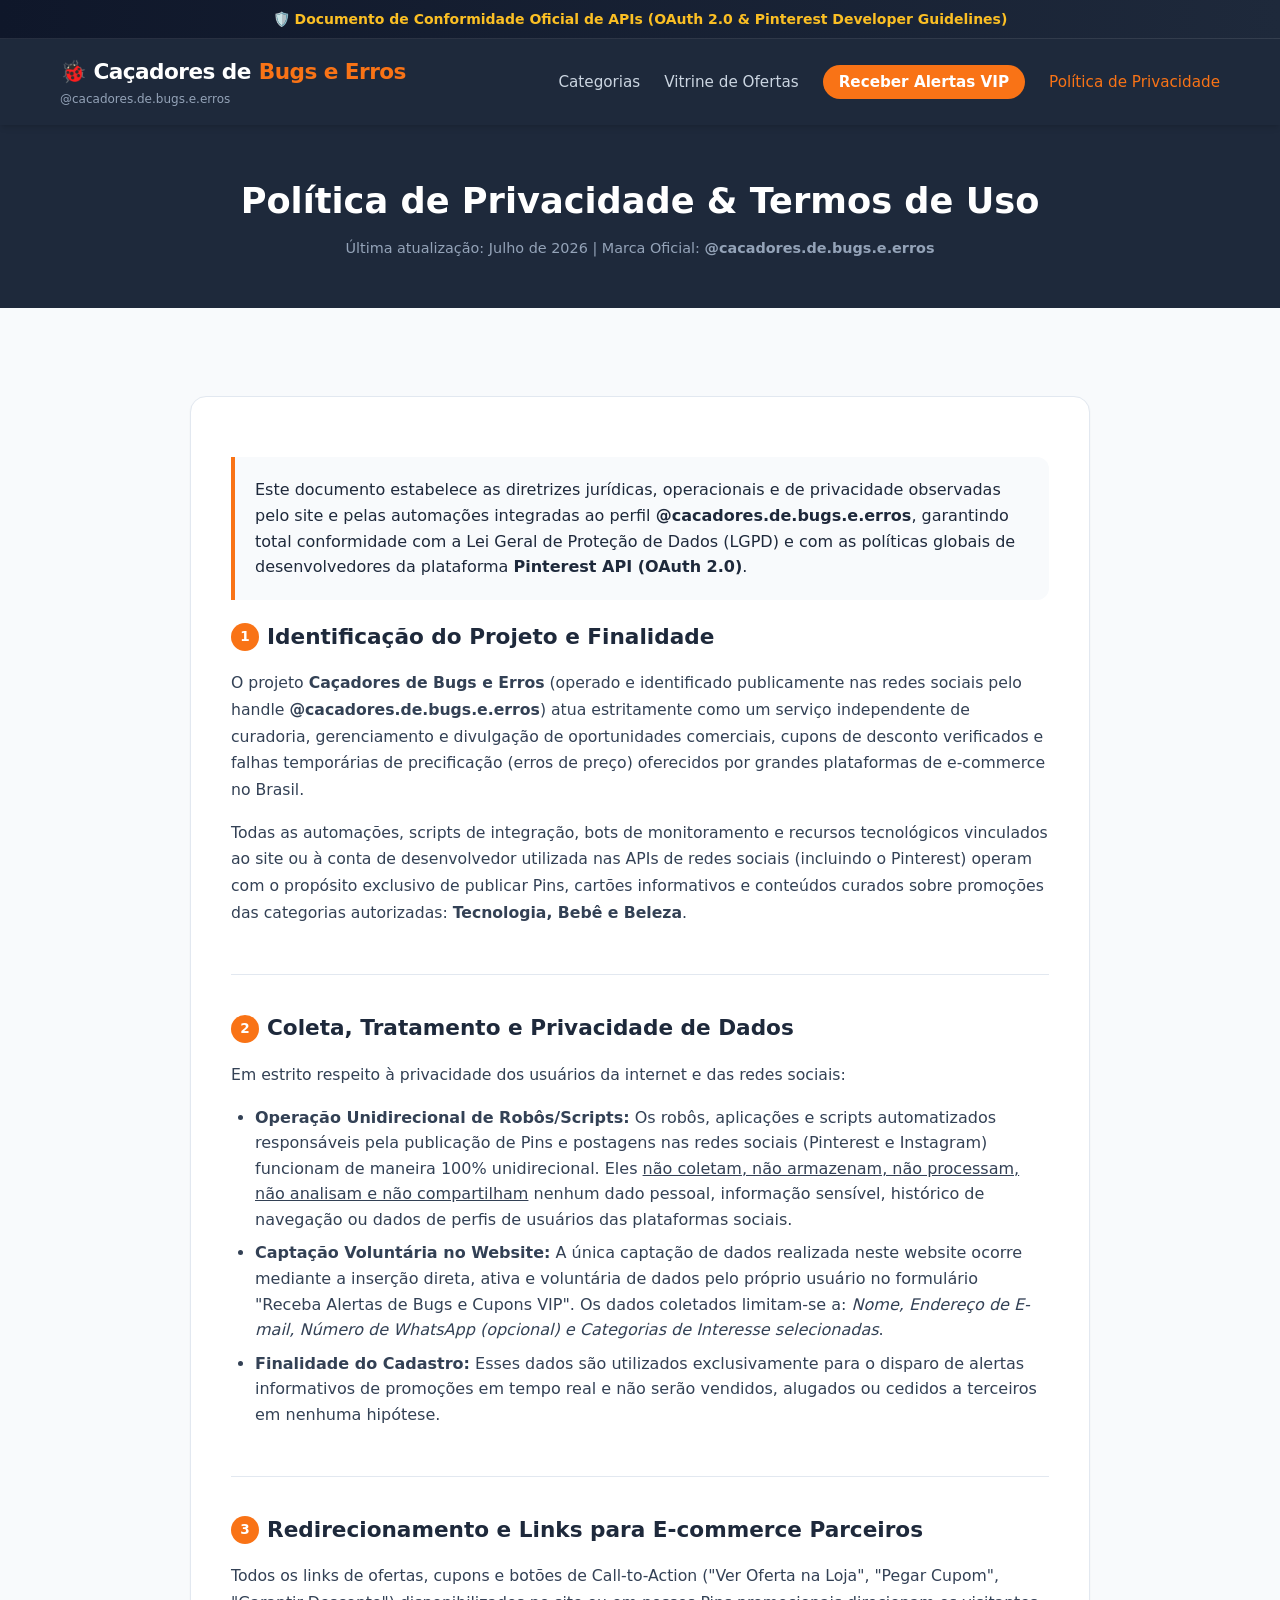
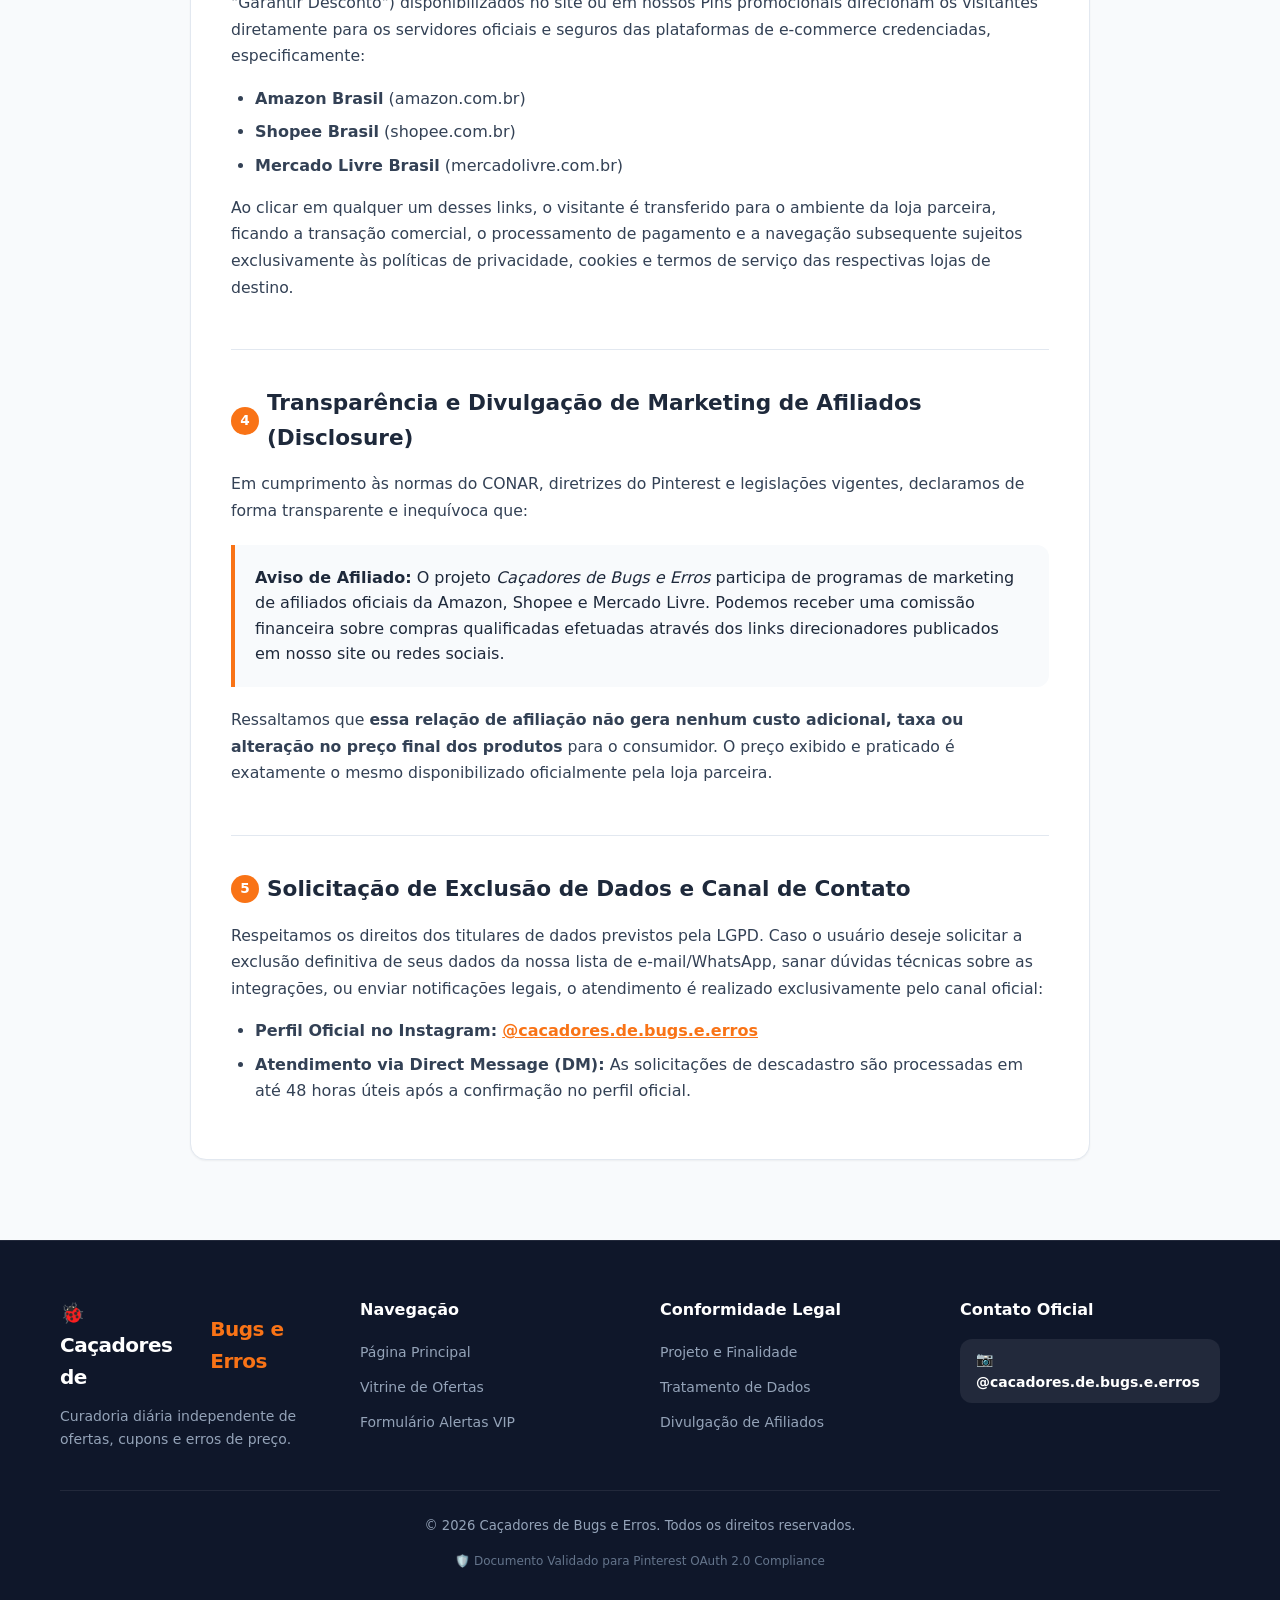
==== politica-de-privacidade.html @ af03ae4e "Create a responsive website for "Caçadores de Bugs e Erros" with a landing page and privacy policy (" ====
<!DOCTYPE html>
<html lang="pt-BR">
<head>
    <meta charset="UTF-8">
    <meta name="viewport" content="width=device-width, initial-scale=1.0">
    <title>Política de Privacidade & Conformidade | Caçadores de Bugs e Erros</title>
    <meta name="description" content="Política de Privacidade oficial, termos de uso e conformidade de APIs (OAuth Pinterest) da marca @cacadores.de.bugs.e.erros.">
    <link rel="stylesheet" href="css/styles.css">
</head>
<body>

    <!-- Top Banner -->
    <div class="top-banner">
        <span>🛡️ Documento de Conformidade Oficial de APIs (OAuth 2.0 & Pinterest Developer Guidelines)</span>
    </div>

    <!-- Header / Navigation -->
    <header class="site-header">
        <div class="container header-container">
            <div class="logo-group">
                <a href="index.html" class="brand-logo">
                    🐞 Caçadores de <span class="highlight">Bugs e Erros</span>
                </a>
                <span class="brand-handle">@cacadores.de.bugs.e.erros</span>
            </div>

            <button class="mobile-menu-btn" id="mobile-menu-btn" aria-label="Abrir menu de navegação" aria-expanded="false">☰</button>

            <nav>
                <ul class="nav-menu" id="nav-menu">
                    <li><a href="index.html#categorias" class="nav-link">Categorias</a></li>
                    <li><a href="index.html#ofertas" class="nav-link">Vitrine de Ofertas</a></li>
                    <li><a href="index.html#alertas" class="nav-link btn-nav-cta">Receber Alertas VIP</a></li>
                    <li><a href="politica-de-privacidade.html" class="nav-link active">Política de Privacidade</a></li>
                </ul>
            </nav>
        </div>
    </header>

    <!-- Policy Header -->
    <div class="policy-header">
        <div class="container" style="text-align: center;">
            <h1 class="policy-title">Política de Privacidade & Termos de Uso</h1>
            <p class="policy-meta">Última atualização: Julho de 2026 | Marca Oficial: <strong>@cacadores.de.bugs.e.erros</strong></p>
        </div>
    </div>

    <!-- Main Content Area -->
    <main class="policy-page">
        <div class="container">
            <div class="policy-container" id="privacidade">

                <div class="policy-highlight-box">
                    <p>Este documento estabelece as diretrizes jurídicas, operacionais e de privacidade observadas pelo site e pelas automações integradas ao perfil <strong>@cacadores.de.bugs.e.erros</strong>, garantindo total conformidade com a Lei Geral de Proteção de Dados (LGPD) e com as políticas globais de desenvolvedores da plataforma <strong>Pinterest API (OAuth 2.0)</strong>.</p>
                </div>

                <!-- Clause A: Identificação e Finalidade -->
                <section class="policy-section" id="identificacao">
                    <h2 class="policy-section-title">
                        <span class="badge-num">1</span> Identificação do Projeto e Finalidade
                    </h2>
                    <p class="policy-text">
                        O projeto <strong>Caçadores de Bugs e Erros</strong> (operado e identificado publicamente nas redes sociais pelo handle <strong>@cacadores.de.bugs.e.erros</strong>) atua estritamente como um serviço independente de curadoria, gerenciamento e divulgação de oportunidades comerciais, cupons de desconto verificados e falhas temporárias de precificação (erros de preço) oferecidos por grandes plataformas de e-commerce no Brasil.
                    </p>
                    <p class="policy-text">
                        Todas as automações, scripts de integração, bots de monitoramento e recursos tecnológicos vinculados ao site ou à conta de desenvolvedor utilizada nas APIs de redes sociais (incluindo o Pinterest) operam com o propósito exclusivo de publicar Pins, cartões informativos e conteúdos curados sobre promoções das categorias autorizadas: <strong>Tecnologia, Bebê e Beleza</strong>.
                    </p>
                </section>

                <!-- Clause B: Coleta e Tratamento de Dados (Pinterest OAuth Rules) -->
                <section class="policy-section" id="coleta-dados">
                    <h2 class="policy-section-title">
                        <span class="badge-num">2</span> Coleta, Tratamento e Privacidade de Dados
                    </h2>
                    <p class="policy-text">
                        Em estrito respeito à privacidade dos usuários da internet e das redes sociais:
                    </p>
                    <ul class="policy-list">
                        <li>
                            <strong>Operação Unidirecional de Robôs/Scripts:</strong> Os robôs, aplicações e scripts automatizados responsáveis pela publicação de Pins e postagens nas redes sociais (Pinterest e Instagram) funcionam de maneira 100% unidirecional. Eles <u>não coletam, não armazenam, não processam, não analisam e não compartilham</u> nenhum dado pessoal, informação sensível, histórico de navegação ou dados de perfis de usuários das plataformas sociais.
                        </li>
                        <li>
                            <strong>Captação Voluntária no Website:</strong> A única captação de dados realizada neste website ocorre mediante a inserção direta, ativa e voluntária de dados pelo próprio usuário no formulário "Receba Alertas de Bugs e Cupons VIP". Os dados coletados limitam-se a: <em>Nome, Endereço de E-mail, Número de WhatsApp (opcional) e Categorias de Interesse selecionadas</em>.
                        </li>
                        <li>
                            <strong>Finalidade do Cadastro:</strong> Esses dados são utilizados exclusivamente para o disparo de alertas informativos de promoções em tempo real e não serão vendidos, alugados ou cedidos a terceiros em nenhuma hipótese.
                        </li>
                    </ul>
                </section>

                <!-- Clause C: Redirecionamento e Links Externos -->
                <section class="policy-section" id="redirecionamento">
                    <h2 class="policy-section-title">
                        <span class="badge-num">3</span> Redirecionamento e Links para E-commerce Parceiros
                    </h2>
                    <p class="policy-text">
                        Todos os links de ofertas, cupons e botões de Call-to-Action ("Ver Oferta na Loja", "Pegar Cupom", "Garantir Desconto") disponibilizados no site ou em nossos Pins promocionais direcionam os visitantes diretamente para os servidores oficiais e seguros das plataformas de e-commerce credenciadas, especificamente:
                    </p>
                    <ul class="policy-list">
                        <li><strong>Amazon Brasil</strong> (amazon.com.br)</li>
                        <li><strong>Shopee Brasil</strong> (shopee.com.br)</li>
                        <li><strong>Mercado Livre Brasil</strong> (mercadolivre.com.br)</li>
                    </ul>
                    <p class="policy-text">
                        Ao clicar em qualquer um desses links, o visitante é transferido para o ambiente da loja parceira, ficando a transação comercial, o processamento de pagamento e a navegação subsequente sujeitos exclusivamente às políticas de privacidade, cookies e termos de serviço das respectivas lojas de destino.
                    </p>
                </section>

                <!-- Clause D: Transparência de Afiliação (Affiliate Disclosure) -->
                <section class="policy-section" id="afiliacao">
                    <h2 class="policy-section-title">
                        <span class="badge-num">4</span> Transparência e Divulgação de Marketing de Afiliados (Disclosure)
                    </h2>
                    <p class="policy-text">
                        Em cumprimento às normas do CONAR, diretrizes do Pinterest e legislações vigentes, declaramos de forma transparente e inequívoca que:
                    </p>
                    <div class="policy-highlight-box">
                        <p>
                            <strong>Aviso de Afiliado:</strong> O projeto <em>Caçadores de Bugs e Erros</em> participa de programas de marketing de afiliados oficiais da Amazon, Shopee e Mercado Livre. Podemos receber uma comissão financeira sobre compras qualificadas efetuadas através dos links direcionadores publicados em nosso site ou redes sociais.
                        </p>
                    </div>
                    <p class="policy-text">
                        Ressaltamos que <strong>essa relação de afiliação não gera nenhum custo adicional, taxa ou alteração no preço final dos produtos</strong> para o consumidor. O preço exibido e praticado é exatamente o mesmo disponibilizado oficialmente pela loja parceira.
                    </p>
                </section>

                <!-- Clause E: Canal Oficial de Contato -->
                <section class="policy-section" id="contato">
                    <h2 class="policy-section-title">
                        <span class="badge-num">5</span> Solicitação de Exclusão de Dados e Canal de Contato
                    </h2>
                    <p class="policy-text">
                        Respeitamos os direitos dos titulares de dados previstos pela LGPD. Caso o usuário deseje solicitar a exclusão definitiva de seus dados da nossa lista de e-mail/WhatsApp, sanar dúvidas técnicas sobre as integrações, ou enviar notificações legais, o atendimento é realizado exclusivamente pelo canal oficial:
                    </p>
                    <ul class="policy-list">
                        <li>
                            <strong>Perfil Oficial no Instagram:</strong> <a href="https://instagram.com/cacadores.de.bugs.e.erros" target="_blank" rel="noopener noreferrer" style="color: var(--accent-orange); font-weight: 700; text-decoration: underline;">@cacadores.de.bugs.e.erros</a>
                        </li>
                        <li>
                            <strong>Atendimento via Direct Message (DM):</strong> As solicitações de descadastro são processadas em até 48 horas úteis após a confirmação no perfil oficial.
                        </li>
                    </ul>
                </section>

            </div>
        </div>
    </main>

    <!-- Footer -->
    <footer class="site-footer">
        <div class="container">
            <div class="footer-grid">
                <div class="footer-brand">
                    <a href="index.html" class="brand-logo">
                        🐞 Caçadores de <span class="highlight">Bugs e Erros</span>
                    </a>
                    <p class="footer-description">
                        Curadoria diária independente de ofertas, cupons e erros de preço.
                    </p>
                </div>

                <div>
                    <h4 class="footer-title">Navegação</h4>
                    <ul class="footer-links">
                        <li><a href="index.html">Página Principal</a></li>
                        <li><a href="index.html#ofertas">Vitrine de Ofertas</a></li>
                        <li><a href="index.html#alertas">Formulário Alertas VIP</a></li>
                    </ul>
                </div>

                <div>
                    <h4 class="footer-title">Conformidade Legal</h4>
                    <ul class="footer-links">
                        <li><a href="politica-de-privacidade.html#identificacao">Projeto e Finalidade</a></li>
                        <li><a href="politica-de-privacidade.html#coleta-dados">Tratamento de Dados</a></li>
                        <li><a href="politica-de-privacidade.html#afiliacao">Divulgação de Afiliados</a></li>
                    </ul>
                </div>

                <div>
                    <h4 class="footer-title">Contato Oficial</h4>
                    <a href="https://instagram.com/cacadores.de.bugs.e.erros" target="_blank" rel="noopener noreferrer" class="footer-social-btn">
                        📷 @cacadores.de.bugs.e.erros
                    </a>
                </div>
            </div>

            <div class="footer-bottom">
                <p>© 2026 Caçadores de Bugs e Erros. Todos os direitos reservados.</p>
                <div class="footer-legal-badge">
                    <span>🛡️ Documento Validado para Pinterest OAuth 2.0 Compliance</span>
                </div>
            </div>
        </div>
    </footer>

    <script src="js/main.js"></script>
</body>
</html>
---- css/styles.css ----
/* ==========================================================================
   Caçadores de Bugs e Erros - Stylesheet
   Palette: Dark Blue (#1e293b), Vibrant Orange (#f97316), Light BG (#f8fafc)
   ========================================================================== */

:root {
  --primary-dark: #1e293b;
  --primary-darker: #0f172a;
  --accent-orange: #f97316;
  --accent-orange-hover: #ea580c;
  --bg-light: #f8fafc;
  --card-bg: #ffffff;
  --text-main: #1e293b;
  --text-muted: #64748b;
  --text-light: #f8fafc;
  --border-color: #e2e8f0;
  --success-green: #16a34a;
  --badge-bg: #f1f5f9;
  --shadow-sm: 0 1px 2px 0 rgb(0 0 0 / 0.05);
  --shadow-md: 0 4px 6px -1px rgb(0 0 0 / 0.1), 0 2px 4px -2px rgb(0 0 0 / 0.1);
  --shadow-lg: 0 10px 15px -3px rgb(0 0 0 / 0.1), 0 4px 6px -4px rgb(0 0 0 / 0.1);
  --radius-sm: 6px;
  --radius-md: 12px;
  --radius-lg: 16px;
  --radius-full: 9999px;
  --font-sans: system-ui, -apple-system, BlinkMacSystemFont, 'Segoe UI', Roboto, Oxygen, Ubuntu, Cantarell, 'Open Sans', 'Helvetica Neue', sans-serif;
}

/* Reset & Base Styles */
*, *::before, *::after {
  box-sizing: border-box;
  margin: 0;
  padding: 0;
}

html {
  scroll-behavior: smooth;
  font-size: 16px;
}

body {
  font-family: var(--font-sans);
  background-color: var(--bg-light);
  color: var(--text-main);
  line-height: 1.6;
  -webkit-font-smoothing: antialiased;
  display: flex;
  flex-direction: column;
  min-height: 100vh;
}

a {
  color: inherit;
  text-decoration: none;
}

img {
  max-width: 100%;
  height: auto;
  display: block;
}

.container {
  width: 100%;
  max-width: 1200px;
  margin: 0 auto;
  padding: 0 1.25rem;
}

/* Top Announcement Bar */
.top-banner {
  background: linear-gradient(90deg, #0f172a 0%, #1e293b 100%);
  color: #fbbf24;
  text-align: center;
  padding: 0.5rem 1rem;
  font-size: 0.875rem;
  font-weight: 600;
  display: flex;
  align-items: center;
  justify-content: center;
  gap: 0.5rem;
  border-bottom: 1px solid rgba(255, 255, 255, 0.1);
}

.top-banner .pulse-dot {
  width: 8px;
  height: 8px;
  background-color: #ef4444;
  border-radius: 50%;
  box-shadow: 0 0 0 0 rgba(239, 68, 68, 0.7);
  animation: pulse 1.5s infinite;
}

@keyframes pulse {
  0% {
    transform: scale(0.95);
    box-shadow: 0 0 0 0 rgba(239, 68, 68, 0.7);
  }
  70% {
    transform: scale(1);
    box-shadow: 0 0 0 6px rgba(239, 68, 68, 0);
  }
  100% {
    transform: scale(0.95);
    box-shadow: 0 0 0 0 rgba(239, 68, 68, 0);
  }
}

/* Header & Navigation */
.site-header {
  background-color: var(--primary-dark);
  color: var(--text-light);
  position: sticky;
  top: 0;
  z-index: 100;
  box-shadow: var(--shadow-md);
}

.header-container {
  display: flex;
  align-items: center;
  justify-content: space-between;
  padding: 1rem 1.25rem;
}

.logo-group {
  display: flex;
  flex-direction: column;
}

.brand-logo {
  font-size: 1.35rem;
  font-weight: 800;
  letter-spacing: -0.025em;
  color: #ffffff;
  display: flex;
  align-items: center;
  gap: 0.5rem;
}

.brand-logo span.highlight {
  color: var(--accent-orange);
}

.brand-handle {
  font-size: 0.75rem;
  color: #94a3b8;
  font-weight: 500;
}

.nav-menu {
  display: flex;
  align-items: center;
  gap: 1.5rem;
  list-style: none;
}

.nav-link {
  font-size: 0.95rem;
  font-weight: 500;
  color: #cbd5e1;
  transition: color 0.2s ease;
}

.nav-link:hover,
.nav-link.active {
  color: var(--accent-orange);
}

.btn-nav-cta {
  background-color: var(--accent-orange);
  color: #ffffff !important;
  padding: 0.5rem 1rem;
  border-radius: var(--radius-full);
  font-weight: 600;
  transition: background-color 0.2s ease, transform 0.1s ease;
}

.btn-nav-cta:hover {
  background-color: var(--accent-orange-hover);
  transform: translateY(-1px);
}

.mobile-menu-btn {
  display: none;
  background: none;
  border: none;
  color: #ffffff;
  font-size: 1.5rem;
  cursor: pointer;
}

/* Hero Section */
.hero-section {
  background: linear-gradient(180deg, var(--primary-dark) 0%, var(--primary-darker) 100%);
  color: #ffffff;
  padding: 3.5rem 0 4rem;
  text-align: center;
  position: relative;
  overflow: hidden;
}

.hero-section::after {
  content: '';
  position: absolute;
  bottom: 0;
  left: 0;
  right: 0;
  height: 2rem;
  background: linear-gradient(to top, var(--bg-light), transparent);
}

.hero-badge {
  display: inline-flex;
  align-items: center;
  gap: 0.5rem;
  background-color: rgba(249, 115, 22, 0.15);
  border: 1px solid rgba(249, 115, 22, 0.4);
  color: var(--accent-orange);
  padding: 0.35rem 0.9rem;
  border-radius: var(--radius-full);
  font-size: 0.85rem;
  font-weight: 600;
  margin-bottom: 1.25rem;
}

.hero-title {
  font-size: 2.25rem;
  font-weight: 800;
  line-height: 1.2;
  margin-bottom: 1rem;
  letter-spacing: -0.03em;
}

.hero-title span {
  color: var(--accent-orange);
}

.hero-subtitle {
  font-size: 1.1rem;
  color: #94a3b8;
  max-width: 750px;
  margin: 0 auto 2rem;
  line-height: 1.6;
}

.hero-stats {
  display: flex;
  justify-content: center;
  gap: 2rem;
  flex-wrap: wrap;
  margin-top: 2rem;
}

.stat-item {
  display: flex;
  flex-direction: column;
  align-items: center;
}

.stat-number {
  font-size: 1.5rem;
  font-weight: 800;
  color: var(--accent-orange);
}

.stat-label {
  font-size: 0.8rem;
  color: #94a3b8;
  text-transform: uppercase;
  letter-spacing: 0.05em;
}

/* Category Highlights Section */
.categories-section {
  padding: 3rem 0 1.5rem;
}

.section-header {
  text-align: center;
  margin-bottom: 2rem;
}

.section-tag {
  color: var(--accent-orange);
  font-size: 0.85rem;
  font-weight: 700;
  text-transform: uppercase;
  letter-spacing: 0.08em;
  margin-bottom: 0.35rem;
  display: block;
}

.section-title {
  font-size: 1.85rem;
  font-weight: 800;
  color: var(--primary-dark);
  letter-spacing: -0.025em;
}

.section-description {
  color: var(--text-muted);
  font-size: 1rem;
  margin-top: 0.5rem;
}

.category-filter-bar {
  display: flex;
  justify-content: center;
  gap: 0.75rem;
  flex-wrap: wrap;
  margin-bottom: 2rem;
}

.filter-btn {
  background-color: #ffffff;
  border: 1px solid var(--border-color);
  color: var(--text-main);
  padding: 0.6rem 1.25rem;
  border-radius: var(--radius-full);
  font-size: 0.95rem;
  font-weight: 600;
  cursor: pointer;
  transition: all 0.2s ease;
  display: flex;
  align-items: center;
  gap: 0.5rem;
  box-shadow: var(--shadow-sm);
}

.filter-btn:hover {
  border-color: var(--accent-orange);
  color: var(--accent-orange);
}

.filter-btn.active {
  background-color: var(--primary-dark);
  color: #ffffff;
  border-color: var(--primary-dark);
}

.category-badges-grid {
  display: grid;
  grid-template-columns: repeat(auto-fit, minmax(280px, 1fr));
  gap: 1.5rem;
  margin-bottom: 2.5rem;
}

.category-card {
  background-color: #ffffff;
  border-radius: var(--radius-md);
  padding: 1.5rem;
  border: 1px solid var(--border-color);
  box-shadow: var(--shadow-sm);
  display: flex;
  align-items: flex-start;
  gap: 1rem;
  transition: transform 0.2s ease, box-shadow 0.2s ease;
}

.category-card:hover {
  transform: translateY(-3px);
  box-shadow: var(--shadow-md);
  border-color: rgba(249, 115, 22, 0.3);
}

.category-icon {
  width: 48px;
  height: 48px;
  background-color: rgba(249, 115, 22, 0.1);
  color: var(--accent-orange);
  border-radius: var(--radius-md);
  display: flex;
  align-items: center;
  justify-content: center;
  font-size: 1.5rem;
  flex-shrink: 0;
}

.category-info h3 {
  font-size: 1.1rem;
  font-weight: 700;
  color: var(--primary-dark);
  margin-bottom: 0.25rem;
}

.category-info p {
  font-size: 0.875rem;
  color: var(--text-muted);
}

/* Deals Showcase Section */
.deals-section {
  padding: 2rem 0 4rem;
}

.deals-grid {
  display: grid;
  grid-template-columns: repeat(auto-fill, minmax(280px, 1fr));
  gap: 1.5rem;
}

.deal-card {
  background-color: var(--card-bg);
  border-radius: var(--radius-md);
  border: 1px solid var(--border-color);
  overflow: hidden;
  box-shadow: var(--shadow-sm);
  display: flex;
  flex-direction: column;
  transition: transform 0.25s ease, box-shadow 0.25s ease;
  position: relative;
}

.deal-card:hover {
  transform: translateY(-4px);
  box-shadow: var(--shadow-lg);
}

.deal-card-header {
  position: relative;
  background-color: #f1f5f9;
  padding: 1.5rem 1rem;
  display: flex;
  align-items: center;
  justify-content: center;
  min-height: 180px;
}

.deal-card-header img {
  max-height: 140px;
  object-fit: contain;
  transition: transform 0.3s ease;
}

.deal-card:hover .deal-card-header img {
  transform: scale(1.05);
}

.badge-discount {
  position: absolute;
  top: 10px;
  left: 10px;
  background-color: #ef4444;
  color: #ffffff;
  font-size: 0.75rem;
  font-weight: 800;
  padding: 0.25rem 0.6rem;
  border-radius: var(--radius-sm);
  text-transform: uppercase;
}

.badge-store {
  position: absolute;
  top: 10px;
  right: 10px;
  background-color: var(--primary-dark);
  color: #ffffff;
  font-size: 0.7rem;
  font-weight: 700;
  padding: 0.2rem 0.5rem;
  border-radius: var(--radius-sm);
}

.badge-store.amazon { background-color: #ff9900; color: #111; }
.badge-store.shopee { background-color: #ee4d2d; color: #fff; }
.badge-store.mercadolivre { background-color: #ffe600; color: #2d3277; }

.deal-card-body {
  padding: 1.25rem;
  display: flex;
  flex-direction: column;
  flex-grow: 1;
}

.deal-category-tag {
  font-size: 0.75rem;
  font-weight: 700;
  text-transform: uppercase;
  color: var(--accent-orange);
  margin-bottom: 0.35rem;
  letter-spacing: 0.05em;
}

.deal-title {
  font-size: 1rem;
  font-weight: 700;
  color: var(--primary-dark);
  margin-bottom: 0.75rem;
  line-height: 1.35;
  display: -webkit-box;
  -webkit-line-clamp: 2;
  line-clamp: 2;
  -webkit-box-orient: vertical;
  overflow: hidden;
}

.deal-price-box {
  margin-top: auto;
  margin-bottom: 1rem;
}

.price-original {
  font-size: 0.85rem;
  color: var(--text-muted);
  text-decoration: line-through;
}

.price-current-group {
  display: flex;
  align-items: baseline;
  gap: 0.5rem;
}

.price-current {
  font-size: 1.4rem;
  font-weight: 800;
  color: var(--success-green);
}

.coupon-tag {
  display: inline-block;
  background-color: #fef3c7;
  color: #92400e;
  border: 1px dashed #f59e0b;
  font-size: 0.75rem;
  font-weight: 700;
  padding: 0.2rem 0.5rem;
  border-radius: var(--radius-sm);
  margin-top: 0.25rem;
}

.btn-deal-cta {
  display: flex;
  align-items: center;
  justify-content: center;
  gap: 0.5rem;
  width: 100%;
  background-color: var(--accent-orange);
  color: #ffffff;
  padding: 0.75rem 1rem;
  border-radius: var(--radius-md);
  font-weight: 700;
  font-size: 0.95rem;
  text-align: center;
  border: none;
  cursor: pointer;
  transition: background-color 0.2s ease, transform 0.1s ease;
}

.btn-deal-cta:hover {
  background-color: var(--accent-orange-hover);
  transform: translateY(-1px);
}

/* Lead Capture Section (Netlify Forms) */
.lead-capture-section {
  background: linear-gradient(135deg, var(--primary-dark) 0%, #0f172a 100%);
  color: #ffffff;
  padding: 4rem 0;
  position: relative;
}

.capture-card {
  background-color: #ffffff;
  color: var(--text-main);
  border-radius: var(--radius-lg);
  padding: 2.5rem 2rem;
  max-width: 680px;
  margin: 0 auto;
  box-shadow: var(--shadow-lg);
  border: 1px solid var(--border-color);
}

.capture-header {
  text-align: center;
  margin-bottom: 2rem;
}

.capture-icon-badge {
  width: 60px;
  height: 60px;
  background-color: rgba(249, 115, 22, 0.15);
  color: var(--accent-orange);
  border-radius: 50%;
  display: flex;
  align-items: center;
  justify-content: center;
  font-size: 1.75rem;
  margin: 0 auto 1rem;
}

.capture-title {
  font-size: 1.6rem;
  font-weight: 800;
  color: var(--primary-dark);
  line-height: 1.3;
  margin-bottom: 0.5rem;
}

.capture-subtitle {
  color: var(--text-muted);
  font-size: 0.95rem;
}

.form-group {
  margin-bottom: 1.25rem;
}

.form-label {
  display: block;
  font-weight: 600;
  font-size: 0.9rem;
  margin-bottom: 0.4rem;
  color: var(--primary-dark);
}

.form-control {
  width: 100%;
  padding: 0.85rem 1rem;
  font-size: 0.95rem;
  border: 1.5px solid var(--border-color);
  border-radius: var(--radius-md);
  font-family: inherit;
  transition: border-color 0.2s ease, box-shadow 0.2s ease;
  background-color: #ffffff;
  color: var(--text-main);
}

.form-control:focus {
  outline: none;
  border-color: var(--accent-orange);
  box-shadow: 0 0 0 3px rgba(249, 115, 22, 0.15);
}

.category-checkbox-group {
  display: grid;
  grid-template-columns: repeat(auto-fit, minmax(140px, 1fr));
  gap: 0.75rem;
  margin-top: 0.35rem;
}

.category-option {
  position: relative;
}

.category-option input[type="checkbox"] {
  position: absolute;
  opacity: 0;
  cursor: pointer;
  height: 0;
  width: 0;
}

.category-label-card {
  display: flex;
  align-items: center;
  gap: 0.5rem;
  padding: 0.65rem 0.85rem;
  border: 1.5px solid var(--border-color);
  border-radius: var(--radius-md);
  cursor: pointer;
  font-size: 0.875rem;
  font-weight: 600;
  transition: all 0.2s ease;
  background-color: #f8fafc;
  user-select: none;
}

.category-option input[type="checkbox"]:checked + .category-label-card {
  border-color: var(--accent-orange);
  background-color: rgba(249, 115, 22, 0.08);
  color: var(--accent-orange-hover);
}

.category-option input[type="checkbox"]:focus + .category-label-card {
  box-shadow: 0 0 0 2px rgba(249, 115, 22, 0.2);
}

.btn-submit-lead {
  width: 100%;
  background-color: var(--accent-orange);
  color: #ffffff;
  padding: 1rem;
  font-size: 1.1rem;
  font-weight: 800;
  border: none;
  border-radius: var(--radius-md);
  cursor: pointer;
  transition: background-color 0.2s ease, transform 0.1s ease;
  display: flex;
  align-items: center;
  justify-content: center;
  gap: 0.5rem;
  box-shadow: var(--shadow-md);
  margin-top: 0.5rem;
}

.btn-submit-lead:hover {
  background-color: var(--accent-orange-hover);
  transform: translateY(-2px);
}

.form-disclaimer {
  font-size: 0.75rem;
  color: var(--text-muted);
  text-align: center;
  margin-top: 1rem;
  line-height: 1.4;
}

.form-disclaimer a {
  color: var(--accent-orange);
  text-decoration: underline;
}

.form-success-message {
  display: none;
  text-align: center;
  padding: 2rem 1rem;
  background-color: #f0fdf4;
  border: 1px solid #bbf7d0;
  border-radius: var(--radius-md);
  color: #166534;
}

.form-success-message h4 {
  font-size: 1.3rem;
  font-weight: 800;
  margin-bottom: 0.5rem;
}

/* Privacy Policy Specific Styles */
.policy-page {
  padding: 3rem 0 5rem;
  flex-grow: 1;
}

.policy-header {
  background-color: var(--primary-dark);
  color: #ffffff;
  padding: 3rem 0;
  margin-bottom: 2.5rem;
}

.policy-title {
  font-size: 2.2rem;
  font-weight: 800;
  margin-bottom: 0.5rem;
}

.policy-meta {
  color: #94a3b8;
  font-size: 0.9rem;
}

.policy-container {
  max-width: 900px;
  margin: 0 auto;
  background-color: #ffffff;
  padding: 2.5rem;
  border-radius: var(--radius-lg);
  border: 1px solid var(--border-color);
  box-shadow: var(--shadow-sm);
}

.policy-section {
  margin-bottom: 2.25rem;
  padding-bottom: 2rem;
  border-bottom: 1px solid var(--border-color);
}

.policy-section:last-child {
  border-bottom: none;
  margin-bottom: 0;
  padding-bottom: 0;
}

.policy-section-title {
  font-size: 1.35rem;
  font-weight: 700;
  color: var(--primary-dark);
  margin-bottom: 1rem;
  display: flex;
  align-items: center;
  gap: 0.5rem;
}

.policy-section-title span.badge-num {
  background-color: var(--accent-orange);
  color: #ffffff;
  width: 28px;
  height: 28px;
  border-radius: 50%;
  display: inline-flex;
  align-items: center;
  justify-content: center;
  font-size: 0.85rem;
  font-weight: 800;
  flex-shrink: 0;
}

.policy-text {
  color: #334155;
  font-size: 0.98rem;
  line-height: 1.7;
  margin-bottom: 1rem;
}

.policy-list {
  margin-left: 1.5rem;
  margin-bottom: 1rem;
  color: #334155;
}

.policy-list li {
  margin-bottom: 0.5rem;
  line-height: 1.6;
}

.policy-highlight-box {
  background-color: #f8fafc;
  border-left: 4px solid var(--accent-orange);
  padding: 1.25rem;
  border-radius: 0 var(--radius-md) var(--radius-md) 0;
  margin: 1.25rem 0;
}

.policy-highlight-box p {
  margin-bottom: 0;
  font-weight: 500;
  color: var(--primary-dark);
}

/* Footer */
.site-footer {
  background-color: var(--primary-darker);
  color: #94a3b8;
  padding: 3.5rem 0 2rem;
  margin-top: auto;
  border-top: 1px solid rgba(255, 255, 255, 0.08);
}

.footer-grid {
  display: grid;
  grid-template-columns: repeat(auto-fit, minmax(240px, 1fr));
  gap: 2.5rem;
  margin-bottom: 2.5rem;
}

.footer-brand .brand-logo {
  font-size: 1.25rem;
  margin-bottom: 0.75rem;
}

.footer-description {
  font-size: 0.875rem;
  line-height: 1.6;
}

.footer-title {
  color: #ffffff;
  font-size: 1rem;
  font-weight: 700;
  margin-bottom: 1rem;
}

.footer-links {
  list-style: none;
}

.footer-links li {
  margin-bottom: 0.6rem;
}

.footer-links a {
  font-size: 0.875rem;
  transition: color 0.2s ease;
  display: inline-flex;
  align-items: center;
  gap: 0.4rem;
}

.footer-links a:hover {
  color: var(--accent-orange);
}

.footer-social-btn {
  display: inline-flex;
  align-items: center;
  gap: 0.5rem;
  background-color: rgba(255, 255, 255, 0.08);
  color: #ffffff;
  padding: 0.6rem 1rem;
  border-radius: var(--radius-md);
  font-size: 0.875rem;
  font-weight: 600;
  transition: background-color 0.2s ease;
}

.footer-social-btn:hover {
  background-color: var(--accent-orange);
  color: #ffffff;
}

.footer-bottom {
  border-top: 1px solid rgba(255, 255, 255, 0.08);
  padding-top: 1.5rem;
  display: flex;
  flex-direction: column;
  align-items: center;
  justify-content: space-between;
  gap: 1rem;
  font-size: 0.825rem;
  text-align: center;
}

.footer-legal-badge {
  display: inline-flex;
  align-items: center;
  gap: 0.4rem;
  color: #64748b;
  font-size: 0.75rem;
}

/* Toast Notification */
.toast-container {
  position: fixed;
  bottom: 20px;
  right: 20px;
  z-index: 1000;
}

.toast {
  background-color: var(--primary-dark);
  color: #ffffff;
  padding: 0.9rem 1.25rem;
  border-radius: var(--radius-md);
  box-shadow: var(--shadow-lg);
  display: flex;
  align-items: center;
  gap: 0.75rem;
  border-left: 4px solid var(--accent-orange);
  transform: translateY(100px);
  opacity: 0;
  transition: all 0.3s cubic-bezier(0.68, -0.55, 0.265, 1.55);
}

.toast.show {
  transform: translateY(0);
  opacity: 1;
}

/* Responsive Media Queries */
@media (max-width: 768px) {
  .hero-title {
    font-size: 1.75rem;
  }

  .hero-subtitle {
    font-size: 0.95rem;
  }

  .mobile-menu-btn {
    display: block;
  }

  .nav-menu {
    position: fixed;
    top: 60px;
    left: 0;
    right: 0;
    background-color: var(--primary-dark);
    flex-direction: column;
    padding: 1.5rem;
    gap: 1.25rem;
    border-bottom: 1px solid rgba(255, 255, 255, 0.1);
    transform: translateY(-150%);
    transition: transform 0.3s ease;
    box-shadow: var(--shadow-lg);
  }

  .nav-menu.open {
    transform: translateY(0);
  }

  .capture-card {
    padding: 1.75rem 1.25rem;
  }

  .policy-container {
    padding: 1.5rem;
  }

  .footer-bottom {
    flex-direction: column;
  }
}
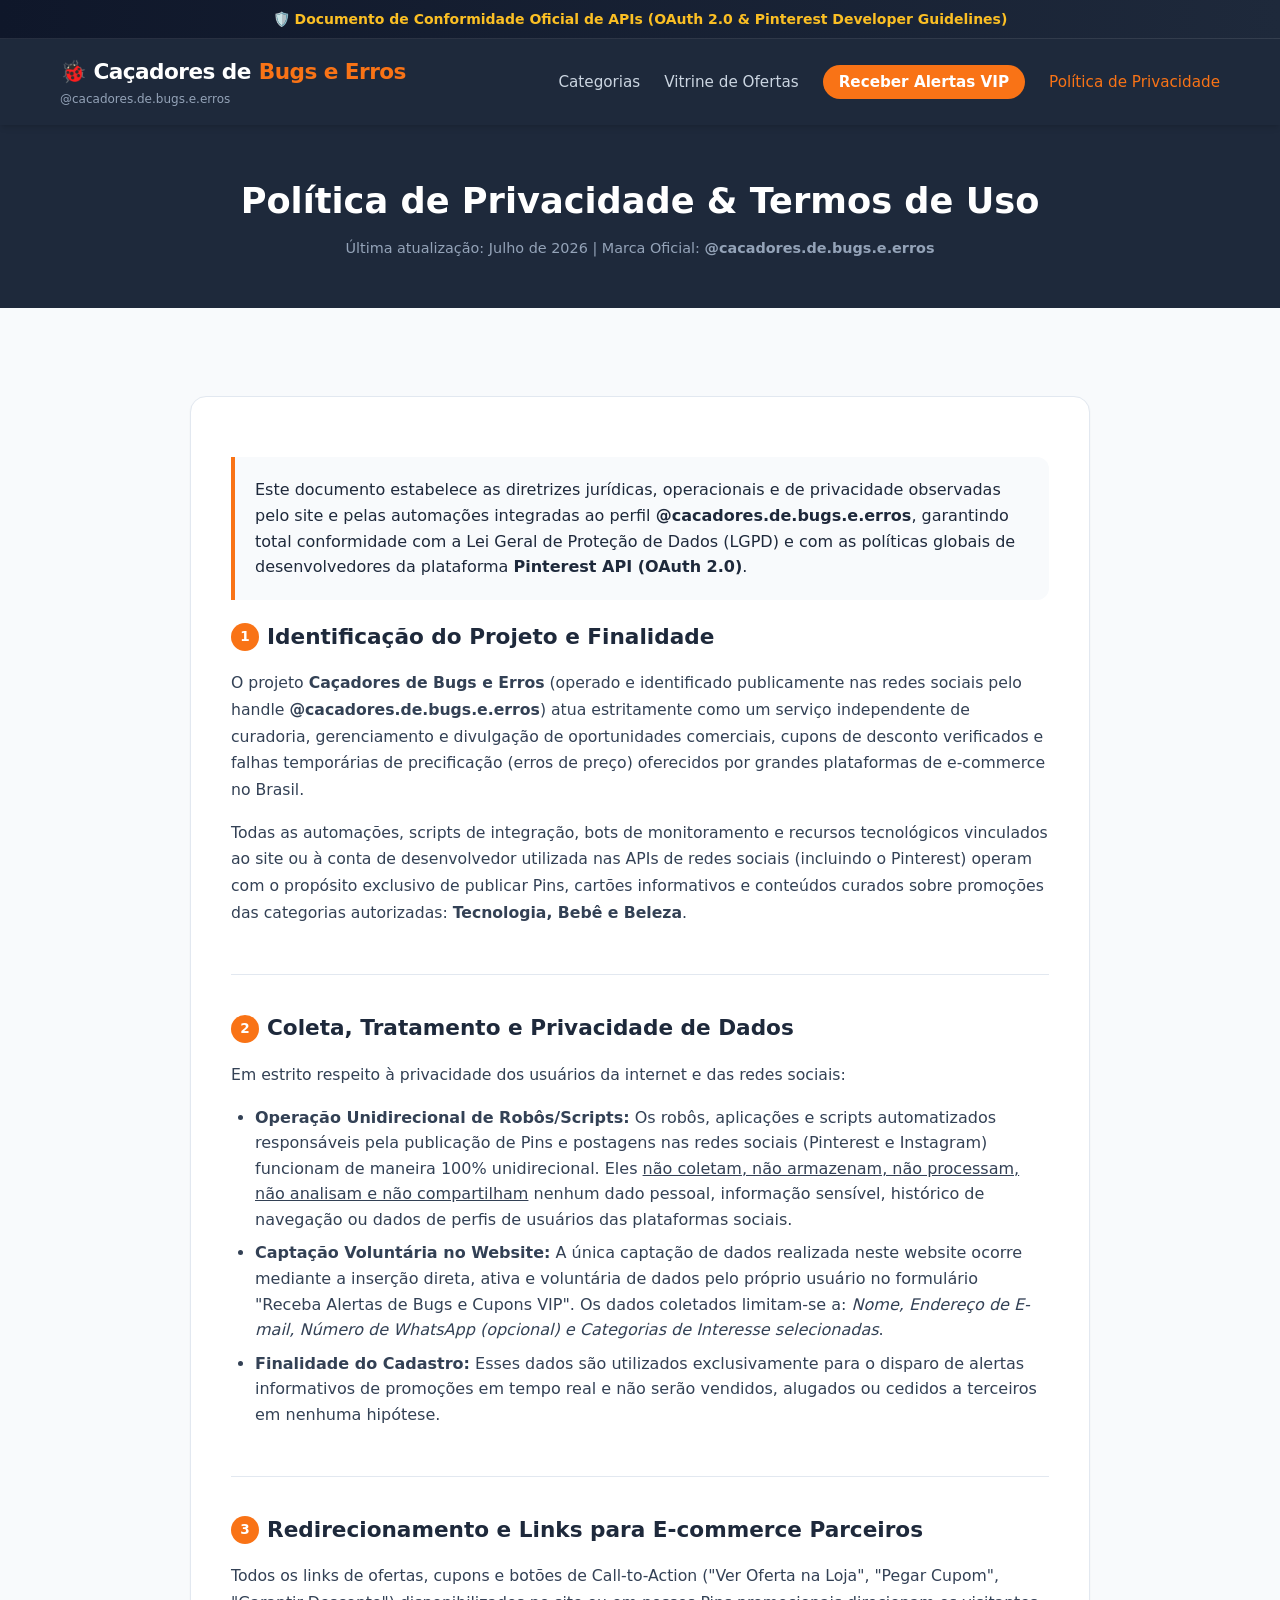
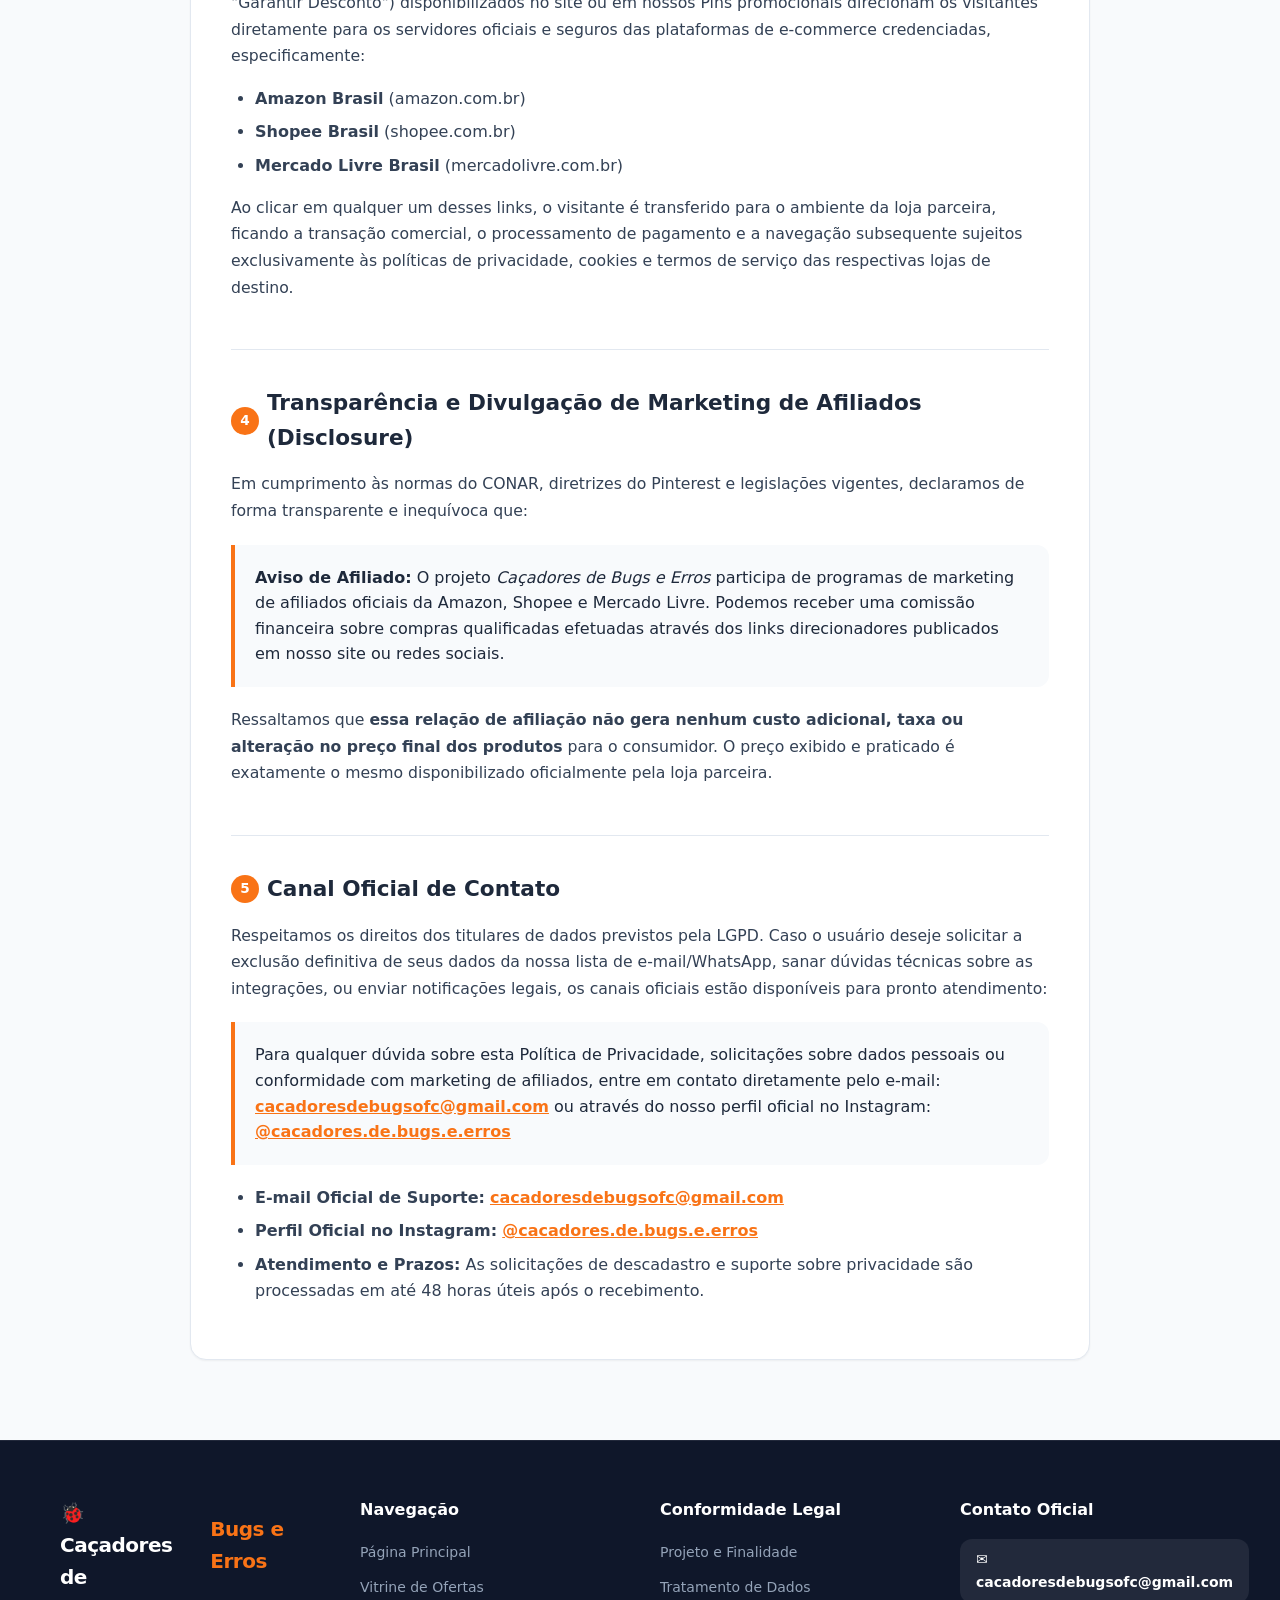
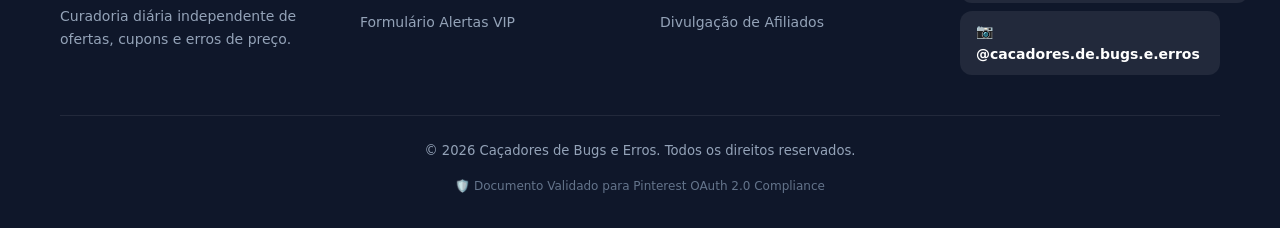
==== commit 364f00c6: "Update contact section in privacy policy with official support email (6a639fc797faf3b8a180f2e7)" ====
--- a/politica-de-privacidade.html
+++ b/politica-de-privacidade.html
@@ -127,17 +127,25 @@
                 <!-- Clause E: Canal Oficial de Contato -->
                 <section class="policy-section" id="contato">
                     <h2 class="policy-section-title">
-                        <span class="badge-num">5</span> Solicitação de Exclusão de Dados e Canal de Contato
-                    </h2>
-                    <p class="policy-text">
-                        Respeitamos os direitos dos titulares de dados previstos pela LGPD. Caso o usuário deseje solicitar a exclusão definitiva de seus dados da nossa lista de e-mail/WhatsApp, sanar dúvidas técnicas sobre as integrações, ou enviar notificações legais, o atendimento é realizado exclusivamente pelo canal oficial:
-                    </p>
+                        <span class="badge-num">5</span> Canal Oficial de Contato
+                    </h2>
+                    <p class="policy-text">
+                        Respeitamos os direitos dos titulares de dados previstos pela LGPD. Caso o usuário deseje solicitar a exclusão definitiva de seus dados da nossa lista de e-mail/WhatsApp, sanar dúvidas técnicas sobre as integrações, ou enviar notificações legais, os canais oficiais estão disponíveis para pronto atendimento:
+                    </p>
+                    <div class="policy-highlight-box">
+                        <p>
+                            Para qualquer dúvida sobre esta Política de Privacidade, solicitações sobre dados pessoais ou conformidade com marketing de afiliados, entre em contato diretamente pelo e-mail: <a href="mailto:cacadoresdebugsofc@gmail.com" style="color: var(--accent-orange); font-weight: 700; text-decoration: underline;">cacadoresdebugsofc@gmail.com</a> ou através do nosso perfil oficial no Instagram: <a href="https://instagram.com/cacadores.de.bugs.e.erros" target="_blank" rel="noopener noreferrer" style="color: var(--accent-orange); font-weight: 700; text-decoration: underline;">@cacadores.de.bugs.e.erros</a>
+                        </p>
+                    </div>
                     <ul class="policy-list">
                         <li>
+                            <strong>E-mail Oficial de Suporte:</strong> <a href="mailto:cacadoresdebugsofc@gmail.com" style="color: var(--accent-orange); font-weight: 700; text-decoration: underline;">cacadoresdebugsofc@gmail.com</a>
+                        </li>
+                        <li>
                             <strong>Perfil Oficial no Instagram:</strong> <a href="https://instagram.com/cacadores.de.bugs.e.erros" target="_blank" rel="noopener noreferrer" style="color: var(--accent-orange); font-weight: 700; text-decoration: underline;">@cacadores.de.bugs.e.erros</a>
                         </li>
                         <li>
-                            <strong>Atendimento via Direct Message (DM):</strong> As solicitações de descadastro são processadas em até 48 horas úteis após a confirmação no perfil oficial.
+                            <strong>Atendimento e Prazos:</strong> As solicitações de descadastro e suporte sobre privacidade são processadas em até 48 horas úteis após o recebimento.
                         </li>
                     </ul>
                 </section>
@@ -179,6 +187,9 @@
 
                 <div>
                     <h4 class="footer-title">Contato Oficial</h4>
+                    <a href="mailto:cacadoresdebugsofc@gmail.com" class="footer-social-btn" style="margin-bottom: 0.5rem; display: inline-flex;">
+                        ✉️ cacadoresdebugsofc@gmail.com
+                    </a>
                     <a href="https://instagram.com/cacadores.de.bugs.e.erros" target="_blank" rel="noopener noreferrer" class="footer-social-btn">
                         📷 @cacadores.de.bugs.e.erros
                     </a>
